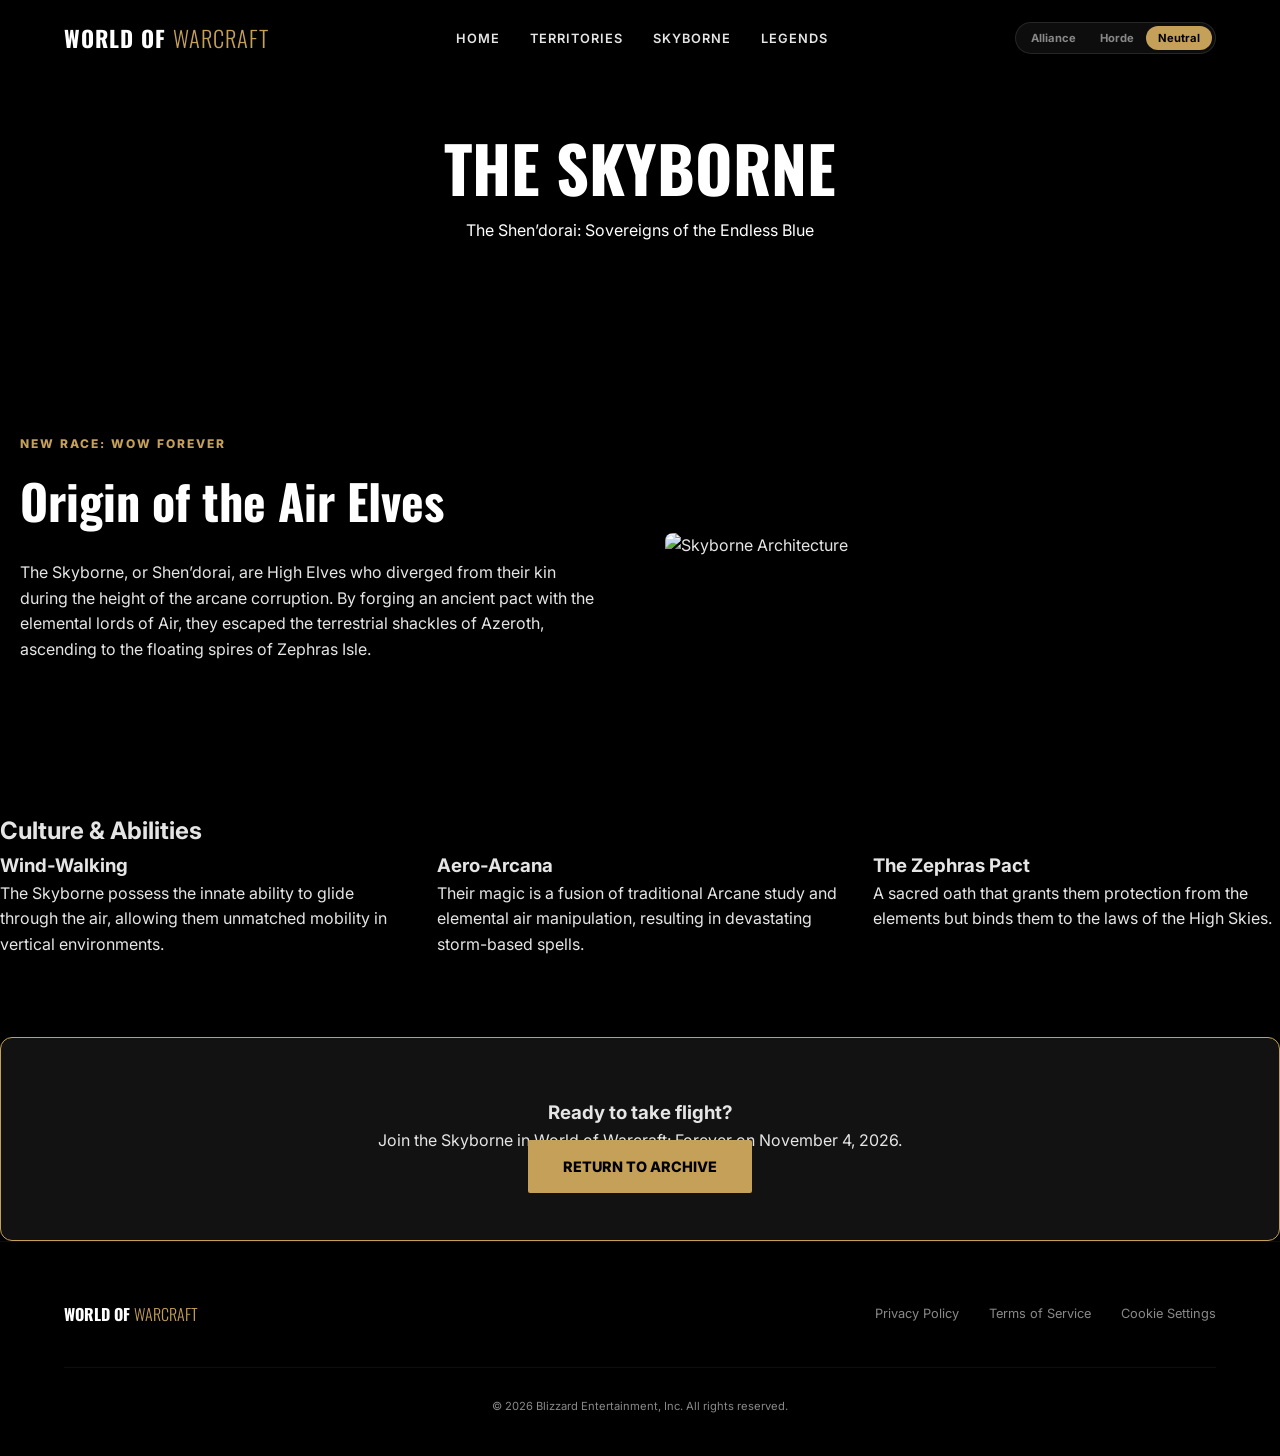
==== skyborne.html @ 68740520 "Add files via upload" ====
<!DOCTYPE html>
<html lang="en" data-theme="neutral">
<head>
    <meta charset="UTF-8">
    <meta name="viewport" content="width=device-width, initial-scale=1.0">
    <title>The Skyborne | World of Warcraft Archive</title>
    <link rel="stylesheet" href="style.css">
    <link href="https://fonts.googleapis.com/css2?family=Inter:wght@300;400;600;800&family=Oswald:wght@500;700&display=swap" rel="stylesheet">
</head>
<body class="page-skyborne">

    <nav id="main-nav">
        <div class="nav-container">
            <div class="logo">WORLD OF <span class="logo-sub">WARCRAFT</span></div>
            <ul class="nav-links">
                <li><a href="index.html">Home</a></li>
                <li><a href="maps.html">Territories</a></li>
                <li><a href="skyborne.html">Skyborne</a></li>
                <li><a href="index.html#figures">Legends</a></li>
            </ul>
            <div class="theme-switcher">
                <button id="alliance-btn" class="faction-pill alliance">Alliance</button>
                <button id="horde-btn" class="faction-pill horde">Horde</button>
                <button id="neutral-btn" class="faction-pill neutral">Neutral</button>
            </div>
        </div>
    </nav>

    <header class="page-header skyborne-header">
        <div class="header-content">
            <h1 class="page-title">The Skyborne</h1>
            <p>The Shen’dorai: Sovereigns of the Endless Blue</p>
        </div>
    </header>

    <main>
        <section class="reveal">
            <div class="info-split">
                <div class="info-text">
                    <span class="category-tag">New Race: WoW Forever</span>
                    <h2 class="feature-title">Origin of the Air Elves</h2>
                    <p>The Skyborne, or Shen’dorai, are High Elves who diverged from their kin during the height of the arcane corruption. By forging an ancient pact with the elemental lords of Air, they escaped the terrestrial shackles of Azeroth, ascending to the floating spires of Zephras Isle.</p>
                </div>
                <div class="info-image">
                    <img src="https://images.unsplash.com/photo-1464802686167-bca797c1456b?q=80&w=600&auto=format&fit=crop" alt="Skyborne Architecture" class="themed-img">
                </div>
            </div>
        </section>

        <section class="reveal" style="margin-top: 80px;">
            <h2 class="section-header">Culture & Abilities</h2>
            <div class="modern-grid">
                <div class="modern-card">
                    <div class="accent-bar"></div>
                    <h3>Wind-Walking</h3>
                    <p>The Skyborne possess the innate ability to glide through the air, allowing them unmatched mobility in vertical environments.</p>
                </div>
                <div class="modern-card">
                    <div class="accent-bar"></div>
                    <h3>Aero-Arcana</h3>
                    <p>Their magic is a fusion of traditional Arcane study and elemental air manipulation, resulting in devastating storm-based spells.</p>
                </div>
                <div class="modern-card">
                    <div class="accent-bar"></div>
                    <h3>The Zephras Pact</h3>
                    <p>A sacred oath that grants them protection from the elements but binds them to the laws of the High Skies.</p>
                </div>
            </div>
        </section>

        <section class="reveal" style="margin-top: 80px; text-align: center;">
            <div class="cta-banner">
                <h3>Ready to take flight?</h3>
                <p>Join the Skyborne in World of Warcraft: Forever on November 4, 2026.</p>
                <a href="index.html" class="btn-primary">Return to Archive</a>
            </div>
        </section>
    </main>

    <footer>
        <div class="footer-top">
            <div class="footer-logo">WORLD OF <span class="logo-sub">WARCRAFT</span></div>
            <div class="footer-links">
                <a href="#">Privacy Policy</a>
                <a href="#">Terms of Service</a>
                <a href="#">Cookie Settings</a>
            </div>
        </div>
        <div class="footer-bottom">
            <p>&copy; 2026 Blizzard Entertainment, Inc. All rights reserved.</p>
        </div>
    </footer>

    <script src="script.js"></script>
</body>
</html>
---- style.css ----
/* Blizzard-Inspired Modern Layout - Azeroth Archive */

:root {
    /* Core Palette - Deep Dark Gaming */
    --bg-black: #000000;
    --bg-surface: #121212;
    --bg-surface-hover: #1a1a1a;
    --text-white: #ffffff;
    --text-main: #e5e5e5;
    --text-muted: #888888;
    --accent: #C5A059; /* Default WoW Gold */
    --transition: all 0.3s cubic-bezier(0.25, 0.8, 0.25, 1);
}

/* Faction Theme Overrides */
[data-theme="alliance"] {
    --accent: #00a2ff;
    --bg-surface: #050c1a;
}

[data-theme="horde"] {
    --accent: #ff3c3c;
    --bg-surface: #1a0505;
}

* {
    margin: 0;
    padding: 0;
    box-sizing: border-box;
}

body {
    font-family: 'Inter', sans-serif;
    background-color: var(--bg-black);
    color: var(--text-main);
    line-height: 1.6;
    transition: background-color 0.5s ease;
}

/* --- NAVIGATION --- */
nav {
    position: fixed;
    top: 0;
    width: 100%;
    z-index: 1000;
    transition: var(--transition);
    padding: 20px 0;
}

nav.scrolled {
    background-color: rgba(0, 0, 0, 0.95);
    padding: 10px 0;
    border-bottom: 1px solid rgba(255, 255, 255, 0.1);
    backdrop-filter: blur(15px);
}

.nav-container {
    max-width: 1400px;
    margin: 0 auto;
    display: flex;
    justify-content: space-between;
    align-items: center;
    padding: 0 5%;
}

.logo {
    font-family: 'Oswald', sans-serif;
    font-weight: 700;
    font-size: 1.4rem;
    color: var(--text-white);
    letter-spacing: 1px;
}

.logo-sub {
    color: var(--accent);
    font-weight: 300;
}

.nav-links {
    display: flex;
    list-style: none;
}

.nav-links li {
    margin: 0 15px;
}

.nav-links a {
    text-decoration: none;
    color: var(--text-main);
    font-size: 0.8rem;
    font-weight: 600;
    text-transform: uppercase;
    transition: var(--transition);
    letter-spacing: 1px;
}

.nav-links a:hover {
    color: var(--accent);
}

.theme-switcher {
    display: flex;
    background: rgba(255, 255, 255, 0.05);
    padding: 3px;
    border-radius: 50px;
    border: 1px solid rgba(255, 255, 255, 0.1);
}

.faction-pill {
    padding: 5px 12px;
    border: none;
    background: transparent;
    color: var(--text-muted);
    cursor: pointer;
    font-family: 'Inter', sans-serif;
    font-size: 0.7rem;
    font-weight: 700;
    border-radius: 50px;
    transition: var(--transition);
}

.faction-pill.active {
    background: var(--accent);
    color: #000;
}

/* --- HERO SECTION --- */
.hero {
    height: 100vh;
    display: flex;
    align-items: center;
    justify-content: center;
    text-align: center;
    color: var(--text-white);
    position: relative;
    background: linear-gradient(rgba(0,0,0,0.6), rgba(0,0,0,0.9)),
                url('https://images.unsplash.com/photo-1518709268805-4e9042af9f23?q=80&w=2000') center/cover no-repeat fixed;
}

.hero-title {
    font-family: 'Oswald', sans-serif;
    font-size: clamp(3.5rem, 12vw, 7rem);
    line-height: 0.9;
    font-weight: 700;
    margin-bottom: 1rem;
    letter-spacing: -2px;
    text-transform: uppercase;
}

.hero-subtitle {
    font-size: 1.5rem;
    font-weight: 300;
    color: var(--text-main);
    margin-bottom: 3rem;
}

.hero-btns {
    display: flex;
    gap: 20px;
    justify-content: center;
}

.btn-primary {
    background: var(--accent);
    color: #000;
    padding: 18px 35px;
    text-decoration: none;
    font-weight: 800;
    text-transform: uppercase;
    font-size: 0.9rem;
    transition: var(--transition);
    border-radius: 2px;
}

.btn-secondary {
    background: transparent;
    color: var(--text-white);
    padding: 18px 35px;
    text-decoration: none;
    font-weight: 800;
    text-transform: uppercase;
    font-size: 0.9rem;
    border: 2px solid var(--text-white);
    transition: var(--transition);
    border-radius: 2px;
}

.btn-primary:hover {
    filter: brightness(1.2);
    transform: scale(1.05);
}

/* --- BACKGROUND SECTIONS (PARALLAX) --- */
.bg-section {
    position: relative;
    min-height: 80vh;
    display: flex;
    align-items: center;
    justify-content: center;
    background-attachment: fixed;
    background-position: center;
    background-repeat: no-repeat;
    background-size: cover;
    padding: 100px 5%;
}

.section-1 {
    background-image: linear-gradient(rgba(0,0,0,0.8), rgba(0,0,0,0.8)),
                      url('https://images.unsplash.com/photo-1464802686167-bca797c1456b?q=80&w=2000');
}

.section-2 {
    background-image: linear-gradient(rgba(0,0,0,0.8), rgba(0,0,0,0.8)),
                      url('https://images.unsplash.com/photo-1462332420958-3676abcbe77c?q=80&w=2000');
}

.content-overlay {
    max-width: 1200px;
    width: 100%;
    margin: 0 auto;
}

.text-block {
    max-width: 600px;
    padding: 40px;
    background: rgba(0,0,0,0.6);
    backdrop-filter: blur(10px);
    border-left: 5px solid var(--accent);
    border-radius: 0 8px 8px 0;
}

.text-block.reverse {
    margin-left: auto;
    border-left: none;
    border-right: 5px solid var(--accent);
    border-radius: 8px 0 0 8px;
    text-align: right;
}

.category-tag {
    display: inline-block;
    color: var(--accent);
    text-transform: uppercase;
    font-size: 0.75rem;
    font-weight: 800;
    letter-spacing: 2px;
    margin-bottom: 10px;
}

.feature-title {
    font-family: 'Oswald', sans-serif;
    font-size: 3rem;
    margin-bottom: 20px;
    color: var(--text-white);
}

.feature-desc {
    font-size: 1.1rem;
    color: var(--text-main);
    margin-bottom: 30px;
}

.btn-text {
    color: var(--accent);
    text-decoration: none;
    font-weight: 700;
    text-transform: uppercase;
    font-size: 0.9rem;
    transition: var(--transition);
}

/* --- GRID SECTIONS --- */
.grid-section {
    padding: 100px 8%;
    max-width: 1400px;
    margin: 0 auto;
}

.section-header-center {
    text-align: center;
    margin-bottom: 60px;
}

.section-header-center h2 {
    font-family: 'Oswald', sans-serif;
    font-size: 3rem;
    color: var(--text-white);
    margin: 10px 0;
}

.modern-grid {
    display: grid;
    grid-template-columns: repeat(auto-fit, minmax(300px, 1fr));
    gap: 30px;
}

.character-card {
    background: var(--bg-surface);
    border-radius: 8px;
    overflow: hidden;
    transition: var(--transition);
    border: 1px solid rgba(255,255,255,0.05);
}

.char-img {
    width: 100%;
    height: 400px;
    object-fit: cover;
    transition: var(--transition);
}

.char-info {
    padding: 30px;
}

.char-info h3 {
    font-family: 'Oswald', sans-serif;
    font-size: 1.8rem;
    color: var(--text-white);
    margin-bottom: 5px;
}

.char-role {
    display: block;
    color: var(--accent);
    font-weight: 700;
    text-transform: uppercase;
    font-size: 0.8rem;
    margin-bottom: 15px;
}

.character-card:hover {
    transform: translateY(-10px);
    border-color: var(--accent);
}

/* --- MAPS PAGE --- */
.page-maps {
    background-color: var(--bg-black);
}

.page-header {
    height: 40vh;
    display: flex;
    align-items: center;
    justify-content: center;
    text-align: center;
    background: linear-gradient(rgba(0,0,0,0.8), rgba(0,0,0,0.8)),
                url('https://images.unsplash.com/photo-1526778548025-fa27156f762c?q=80&w=2000') center/cover;
    color: var(--text-white);
}

.page-title {
    font-family: 'Oswald', sans-serif;
    font-size: 4rem;
    text-transform: uppercase;
}

.map-container {
    max-width: 1200px;
    margin: 0 auto;
    padding: 50px 20px;
}

.map-card {
    background: var(--bg-surface);
    border-radius: 12px;
    overflow: hidden;
    border: 1px solid rgba(255,255,255,0.1);
    text-align: center;
}

.map-header {
    padding: 30px;
    font-family: 'Oswald', sans-serif;
    font-size: 1.5rem;
    background: rgba(255,255,255,0.05);
}

.main-map {
    width: 100%;
    display: block;
}

.map-info {
    padding: 40px;
}

.map-info h3 {
    font-family: 'Oswald', sans-serif;
    font-size: 2rem;
    margin-bottom: 15px;
}

.map-info p {
    margin-bottom: 30px;
    color: var(--text-muted);
}

/* --- SKYBORNE PAGE --- */
.page-skyborne {
    background-color: var(--bg-black);
}

.skyborne-header {
    height: 40vh;
    display: flex;
    align-items: center;
    justify-content: center;
    text-align: center;
    background: linear-gradient(rgba(0,0,0,0.7), rgba(0,0,0,0.7)),
                url('https://images.unsplash.com/photo-1464802686167-bca797c1456b?q=80&w=2000') center/cover;
    color: var(--text-white);
}

.info-split {
    display: grid;
    grid-template-columns: 1fr 1fr;
    gap: 50px;
    align-items: center;
    padding: 50px 0;
}

.info-text {
    padding: 20px;
}

.themed-img {
    width: 100%;
    border-radius: 8px;
    box-shadow: 0 20px 40px rgba(0,0,0,0.5);
}

.cta-banner {
    background: var(--bg-surface);
    padding: 60px;
    border-radius: 12px;
    border: 1px solid var(--accent);
}

/* Footer */
footer {
    background: #000;
    padding: 60px 5% 40px;
    border-top: 1px solid rgba(255,255,255,0.05);
}

.footer-top {
    display: flex;
    justify-content: space-between;
    align-items: center;
    margin-bottom: 40px;
}

.footer-logo {
    font-family: 'Oswald', sans-serif;
    font-weight: 700;
    color: var(--text-white);
}

.footer-logo span {
    color: var(--accent);
}

.footer-links {
    display: flex;
    gap: 30px;
}

.footer-links a {
    color: var(--text-muted);
    text-decoration: none;
    font-size: 0.8rem;
    transition: var(--transition);
}

.footer-links a:hover {
    color: var(--text-white);
}

.footer-bottom {
    text-align: center;
    padding-top: 30px;
    border-top: 1px solid rgba(255,255,255,0.05);
    color: var(--text-muted);
    font-size: 0.7rem;
}

/* Responsive */
@media (max-width: 992px) {
    .feature-row {
        flex-direction: column;
        text-align: center;
        gap: 40px;
    }
    .feature-text {
        max-width: 100%;
    }
    .info-split {
        grid-template-columns: 1fr;
    }
}

@media (max-width: 768px) {
    .nav-links { display: none; }
    .hero-title { font-size: 3rem; }
}
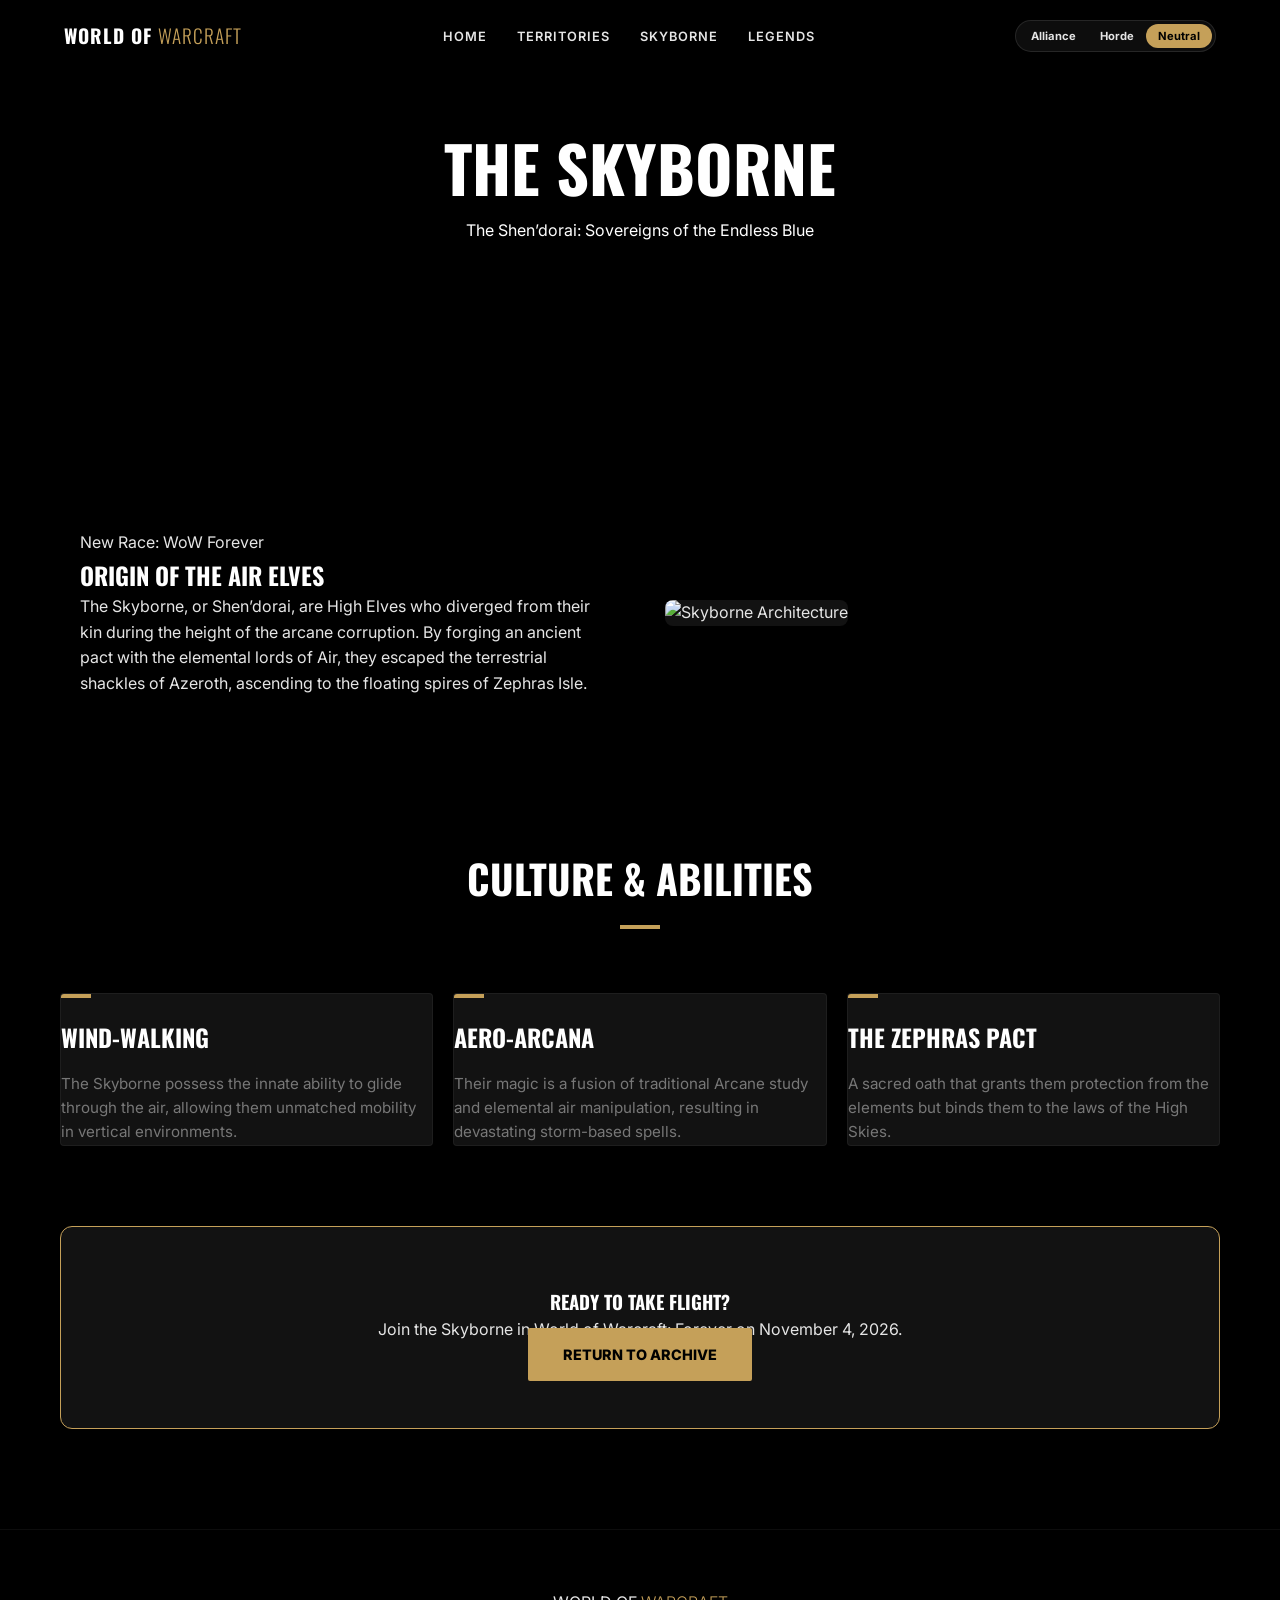
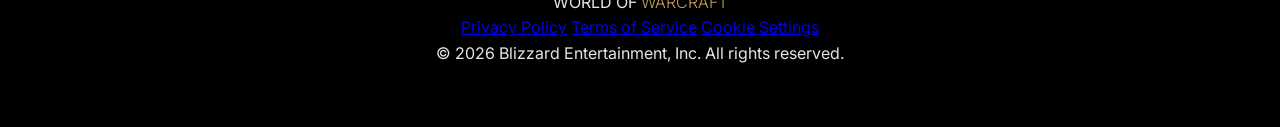
==== commit 5242f4d6: "Add files via upload" ====
--- a/skyborne.html
+++ b/skyborne.html
@@ -23,8 +23,7 @@
                 <button id="horde-btn" class="faction-pill horde">Horde</button>
                 <button id="neutral-btn" class="faction-pill neutral">Neutral</button>
             </div>
-        </div>
-    </nav>
+        </nav>
 
     <header class="page-header skyborne-header">
         <div class="header-content">
@@ -42,7 +41,8 @@
                     <p>The Skyborne, or Shen’dorai, are High Elves who diverged from their kin during the height of the arcane corruption. By forging an ancient pact with the elemental lords of Air, they escaped the terrestrial shackles of Azeroth, ascending to the floating spires of Zephras Isle.</p>
                 </div>
                 <div class="info-image">
-                    <img src="https://images.unsplash.com/photo-1464802686167-bca797c1456b?q=80&w=600&auto=format&fit=crop" alt="Skyborne Architecture" class="themed-img">
+                    <!-- Updated to a more stable, high-res air/cloud image -->
+                    <img src="https://images.unsplash.com/photo-1534067783941-51c9c2375625?q=80&w=600&auto=format&fit=crop" alt="Skyborne Architecture" class="themed-img">
                 </div>
             </div>
         </section>
--- a/style.css
+++ b/style.css
@@ -7,12 +7,12 @@
     --bg-surface-hover: #1a1a1a;
     --text-white: #ffffff;
     --text-main: #e5e5e5;
-    --text-muted: #888888;
+    --text-dim: #777777;
     --accent: #C5A059; /* Default WoW Gold */
     --transition: all 0.3s cubic-bezier(0.25, 0.8, 0.25, 1);
 }
 
-/* Faction Theme Overrides */
+/* High-Saturation Faction Overrides */
 [data-theme="alliance"] {
     --accent: #00a2ff;
     --bg-surface: #050c1a;
@@ -37,7 +37,14 @@
     transition: background-color 0.5s ease;
 }
 
-/* --- NAVIGATION --- */
+/* Typography */
+h1, h2, h3, h4, .logo {
+    font-family: 'Oswald', sans-serif;
+    text-transform: uppercase;
+    color: var(--text-white);
+}
+
+/* Navigation */
 nav {
     position: fixed;
     top: 0;
@@ -64,10 +71,8 @@
 }
 
 .logo {
-    font-family: 'Oswald', sans-serif;
+    font-size: 1.2rem;
     font-weight: 700;
-    font-size: 1.4rem;
-    color: var(--text-white);
     letter-spacing: 1px;
 }
 
@@ -139,7 +144,6 @@
 }
 
 .hero-title {
-    font-family: 'Oswald', sans-serif;
     font-size: clamp(3.5rem, 12vw, 7rem);
     line-height: 0.9;
     font-weight: 700;
@@ -148,11 +152,15 @@
     text-transform: uppercase;
 }
 
-.hero-subtitle {
-    font-size: 1.5rem;
-    font-weight: 300;
+.hero-title span {
+    color: var(--accent);
+}
+
+.hero-content p {
+    font-size: 1.2rem;
     color: var(--text-main);
-    margin-bottom: 3rem;
+    max-width: 600px;
+    margin: 0 auto 2.5rem;
 }
 
 .hero-btns {
@@ -191,155 +199,183 @@
     transform: scale(1.05);
 }
 
-/* --- BACKGROUND SECTIONS (PARALLAX) --- */
-.bg-section {
+/* --- COMMON IMAGE STYLING --- */
+img {
+    background-color: var(--bg-surface); /* Fallback color while loading */
+    transition: var(--transition);
+}
+
+/* --- MAIN LAYOUT --- */
+main {
+    max-width: 1200px;
+    margin: 0 auto;
+    padding: 100px 20px;
+}
+
+.section-header {
+    font-size: 2.5rem;
+    margin-bottom: 4rem;
+    text-align: center;
     position: relative;
-    min-height: 80vh;
-    display: flex;
-    align-items: center;
-    justify-content: center;
-    background-attachment: fixed;
-    background-position: center;
-    background-repeat: no-repeat;
-    background-size: cover;
-    padding: 100px 5%;
-}
-
-.section-1 {
-    background-image: linear-gradient(rgba(0,0,0,0.8), rgba(0,0,0,0.8)),
-                      url('https://images.unsplash.com/photo-1464802686167-bca797c1456b?q=80&w=2000');
-}
-
-.section-2 {
-    background-image: linear-gradient(rgba(0,0,0,0.8), rgba(0,0,0,0.8)),
-                      url('https://images.unsplash.com/photo-1462332420958-3676abcbe77c?q=80&w=2000');
-}
-
-.content-overlay {
-    max-width: 1200px;
-    width: 100%;
-    margin: 0 auto;
-}
-
-.text-block {
-    max-width: 600px;
-    padding: 40px;
-    background: rgba(0,0,0,0.6);
-    backdrop-filter: blur(10px);
-    border-left: 5px solid var(--accent);
-    border-radius: 0 8px 8px 0;
-}
-
-.text-block.reverse {
-    margin-left: auto;
-    border-left: none;
-    border-right: 5px solid var(--accent);
-    border-radius: 8px 0 0 8px;
-    text-align: right;
-}
-
-.category-tag {
-    display: inline-block;
-    color: var(--accent);
-    text-transform: uppercase;
-    font-size: 0.75rem;
-    font-weight: 800;
-    letter-spacing: 2px;
-    margin-bottom: 10px;
-}
-
-.feature-title {
-    font-family: 'Oswald', sans-serif;
-    font-size: 3rem;
-    margin-bottom: 20px;
-    color: var(--text-white);
-}
-
-.feature-desc {
-    font-size: 1.1rem;
-    color: var(--text-main);
-    margin-bottom: 30px;
-}
-
-.btn-text {
-    color: var(--accent);
-    text-decoration: none;
-    font-weight: 700;
-    text-transform: uppercase;
-    font-size: 0.9rem;
-    transition: var(--transition);
-}
-
-/* --- GRID SECTIONS --- */
-.grid-section {
-    padding: 100px 8%;
-    max-width: 1400px;
-    margin: 0 auto;
-}
-
-.section-header-center {
-    text-align: center;
-    margin-bottom: 60px;
-}
-
-.section-header-center h2 {
-    font-family: 'Oswald', sans-serif;
-    font-size: 3rem;
-    color: var(--text-white);
-    margin: 10px 0;
-}
-
+}
+
+.section-header::after {
+    content: "";
+    display: block;
+    width: 40px;
+    height: 4px;
+    background: var(--accent);
+    margin: 15px auto 0;
+}
+
+/* Modern Grid */
 .modern-grid {
     display: grid;
-    grid-template-columns: repeat(auto-fit, minmax(300px, 1fr));
+    grid-template-columns: repeat(auto-fit, minmax(280px, 1fr));
+    gap: 20px;
+}
+
+.modern-card {
+    background: var(--bg-surface);
+    border-radius: 4px;
+    transition: var(--transition);
+    border: 1px solid rgba(255,255,255,0.05);
+    overflow: hidden;
+}
+
+.card-img {
+    width: 100%;
+    height: 180px;
+    object-fit: cover;
+    transition: var(--transition);
+}
+
+.modern-card-content {
+    padding: 30px;
+}
+
+.accent-bar {
+    width: 30px;
+    height: 4px;
+    background: var(--accent);
+    margin-bottom: 20px;
+}
+
+.modern-card h3 {
+    font-size: 1.5rem;
+    margin-bottom: 15px;
+}
+
+.modern-card p {
+    color: var(--text-dim);
+    font-size: 0.95rem;
+}
+
+.modern-card:hover {
+    background: var(--bg-surface-light);
+    transform: translateY(-5px);
+    border-color: var(--accent);
+}
+
+/* Modern Timeline */
+.modern-timeline {
+    position: relative;
+    max-width: 800px;
+    margin: 0 auto;
+}
+
+.timeline-row {
+    display: flex;
+    margin-bottom: 40px;
     gap: 30px;
 }
 
-.character-card {
+.time-label {
+    flex: 0 0 150px;
+    text-align: right;
+    font-family: 'Oswald', sans-serif;
+    color: var(--accent);
+    font-weight: bold;
+    text-transform: uppercase;
+    font-size: 0.9rem;
+    padding-top: 5px;
+}
+
+.time-content {
+    flex: 1;
     background: var(--bg-surface);
-    border-radius: 8px;
-    overflow: hidden;
+    padding: 25px;
+    border-radius: 4px;
+    border-left: 4px solid var(--accent);
+}
+
+.time-content h4 {
+    font-size: 1.2rem;
+    margin-bottom: 10px;
+}
+
+.time-content p {
+    color: var(--text-dim);
+    font-size: 0.9rem;
+}
+
+/* Figure Pills */
+.modern-figures {
+    display: flex;
+    flex-direction: column;
+    gap: 15px;
+}
+
+.figure-pill {
+    background: var(--bg-surface);
+    padding: 20px 30px;
+    display: flex;
+    align-items: center;
+    gap: 20px;
+    border-radius: 4px;
     transition: var(--transition);
     border: 1px solid rgba(255,255,255,0.05);
 }
 
-.char-img {
-    width: 100%;
-    height: 400px;
+.fig-img {
+    width: 70px;
+    height: 70px;
+    border-radius: 50%;
     object-fit: cover;
-    transition: var(--transition);
-}
-
-.char-info {
-    padding: 30px;
-}
-
-.char-info h3 {
-    font-family: 'Oswald', sans-serif;
-    font-size: 1.8rem;
-    color: var(--text-white);
-    margin-bottom: 5px;
-}
-
-.char-role {
-    display: block;
+    border: 2px solid var(--accent);
+}
+
+.figure-main {
+    display: flex;
+    flex-direction: column;
+}
+
+.fig-name {
+    font-family: 'Oswald', sans-serif;
+    font-size: 1.4rem;
+    color: var(--text-bright);
+    font-weight: 700;
+}
+
+.fig-role {
     color: var(--accent);
+    font-size: 0.7rem;
     font-weight: 700;
     text-transform: uppercase;
-    font-size: 0.8rem;
-    margin-bottom: 15px;
-}
-
-.character-card:hover {
-    transform: translateY(-10px);
+}
+
+.figure-pill p {
+    color: var(--text-dim);
+    font-size: 0.85rem;
+    margin: 0;
+}
+
+.figure-pill:hover {
+    background: var(--bg-surface-light);
     border-color: var(--accent);
 }
 
-/* --- MAPS PAGE --- */
-.page-maps {
-    background-color: var(--bg-black);
-}
-
+/* Map Page Styles */
 .page-header {
     height: 40vh;
     display: flex;
@@ -398,20 +434,10 @@
     color: var(--text-muted);
 }
 
-/* --- SKYBORNE PAGE --- */
-.page-skyborne {
-    background-color: var(--bg-black);
-}
-
-.skyborne-header {
-    height: 40vh;
-    display: flex;
-    align-items: center;
-    justify-content: center;
-    text-align: center;
+/* Skyborne Page Styles */
+.page-header.skyborne-header {
     background: linear-gradient(rgba(0,0,0,0.7), rgba(0,0,0,0.7)),
                 url('https://images.unsplash.com/photo-1464802686167-bca797c1456b?q=80&w=2000') center/cover;
-    color: var(--text-white);
 }
 
 .info-split {
@@ -437,72 +463,31 @@
     padding: 60px;
     border-radius: 12px;
     border: 1px solid var(--accent);
+    text-align: center;
 }
 
 /* Footer */
 footer {
+    padding: 60px 0;
+    text-align: center;
+    border-top: 1px solid rgba(255,255,255,0.05);
     background: #000;
-    padding: 60px 5% 40px;
-    border-top: 1px solid rgba(255,255,255,0.05);
-}
-
-.footer-top {
-    display: flex;
-    justify-content: space-between;
-    align-items: center;
-    margin-bottom: 40px;
-}
-
-.footer-logo {
-    font-family: 'Oswald', sans-serif;
-    font-weight: 700;
-    color: var(--text-white);
-}
-
-.footer-logo span {
-    color: var(--accent);
-}
-
-.footer-links {
-    display: flex;
-    gap: 30px;
-}
-
-.footer-links a {
-    color: var(--text-muted);
-    text-decoration: none;
+}
+
+.footer-content .logo {
+    margin-bottom: 10px;
+}
+
+.footer-content p {
+    color: var(--text-dim);
     font-size: 0.8rem;
-    transition: var(--transition);
-}
-
-.footer-links a:hover {
-    color: var(--text-white);
-}
-
-.footer-bottom {
-    text-align: center;
-    padding-top: 30px;
-    border-top: 1px solid rgba(255,255,255,0.05);
-    color: var(--text-muted);
-    font-size: 0.7rem;
 }
 
 /* Responsive */
-@media (max-width: 992px) {
-    .feature-row {
-        flex-direction: column;
-        text-align: center;
-        gap: 40px;
-    }
-    .feature-text {
-        max-width: 100%;
-    }
-    .info-split {
-        grid-template-columns: 1fr;
-    }
-}
-
 @media (max-width: 768px) {
     .nav-links { display: none; }
+    .timeline-row { flex-direction: column; gap: 10px; }
+    .time-label { text-align: left; }
     .hero-title { font-size: 3rem; }
-}
+    .info-split { grid-template-columns: 1fr; }
+}
